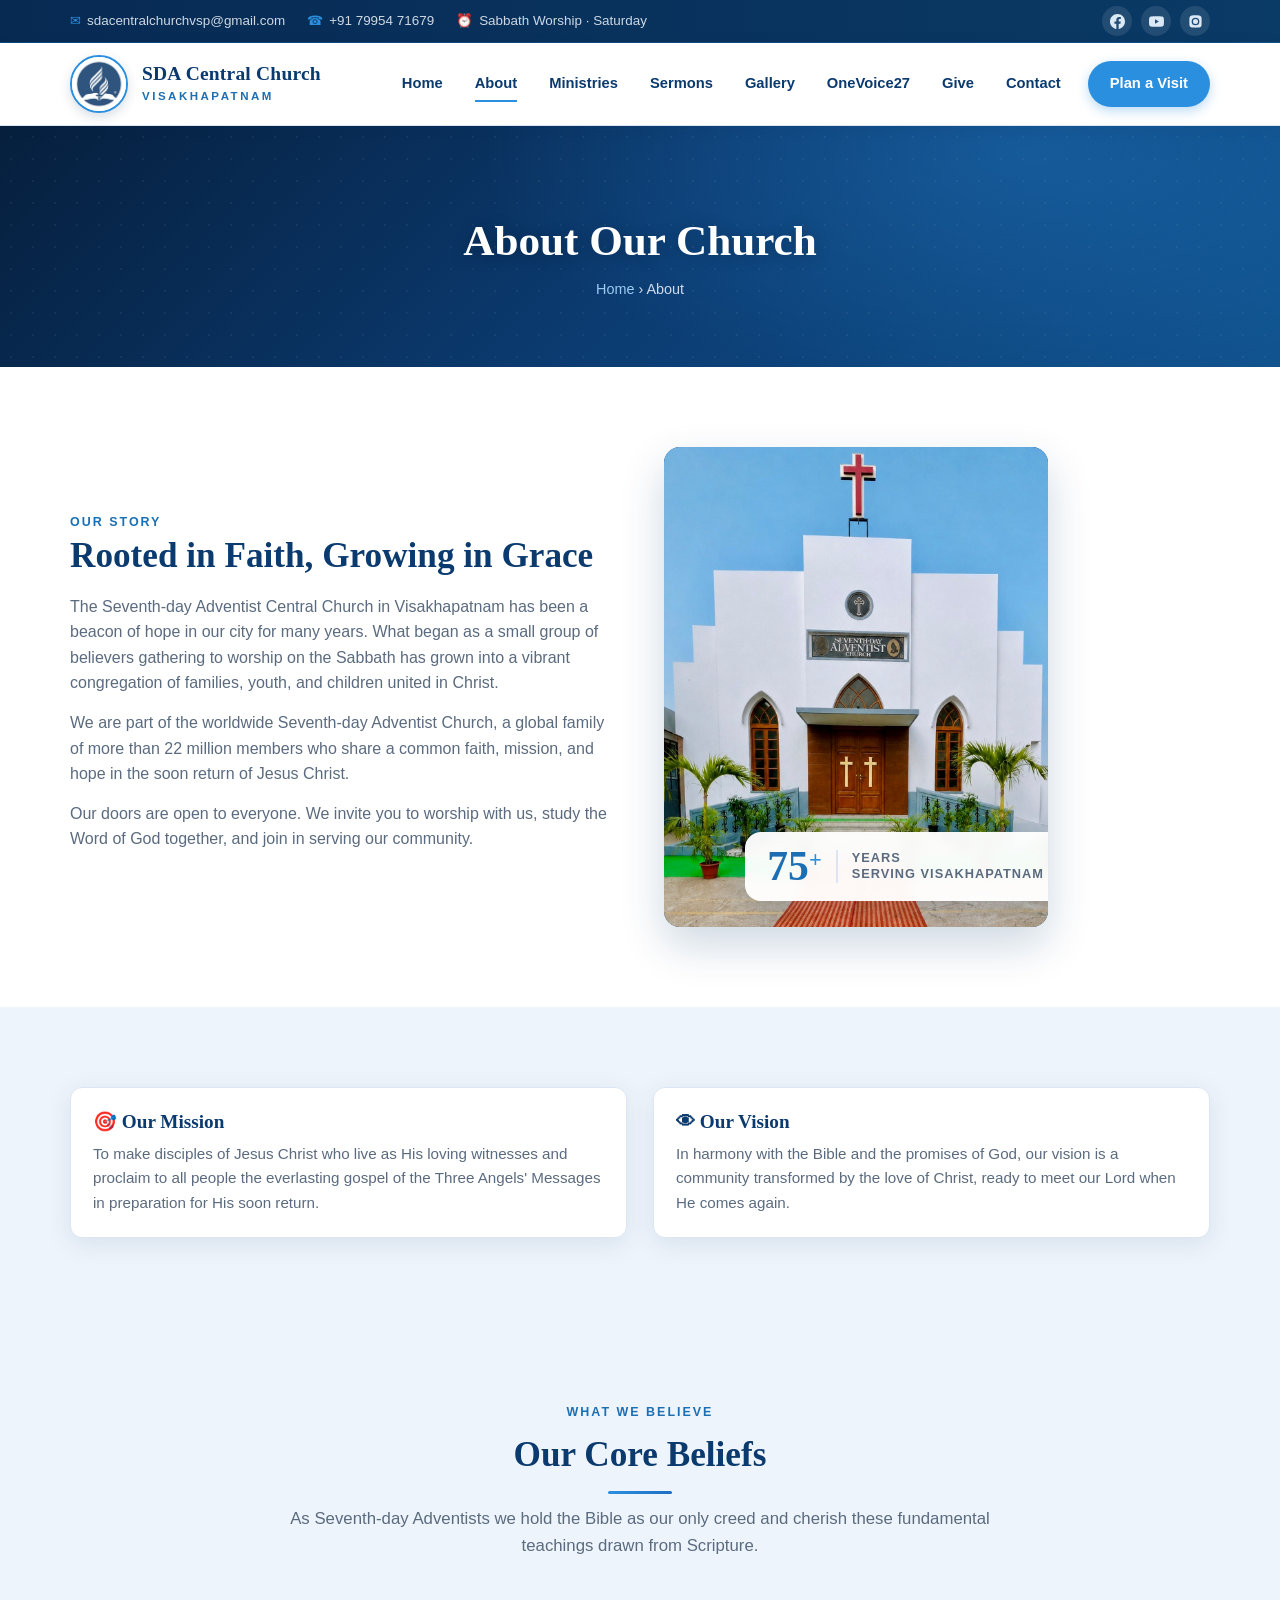
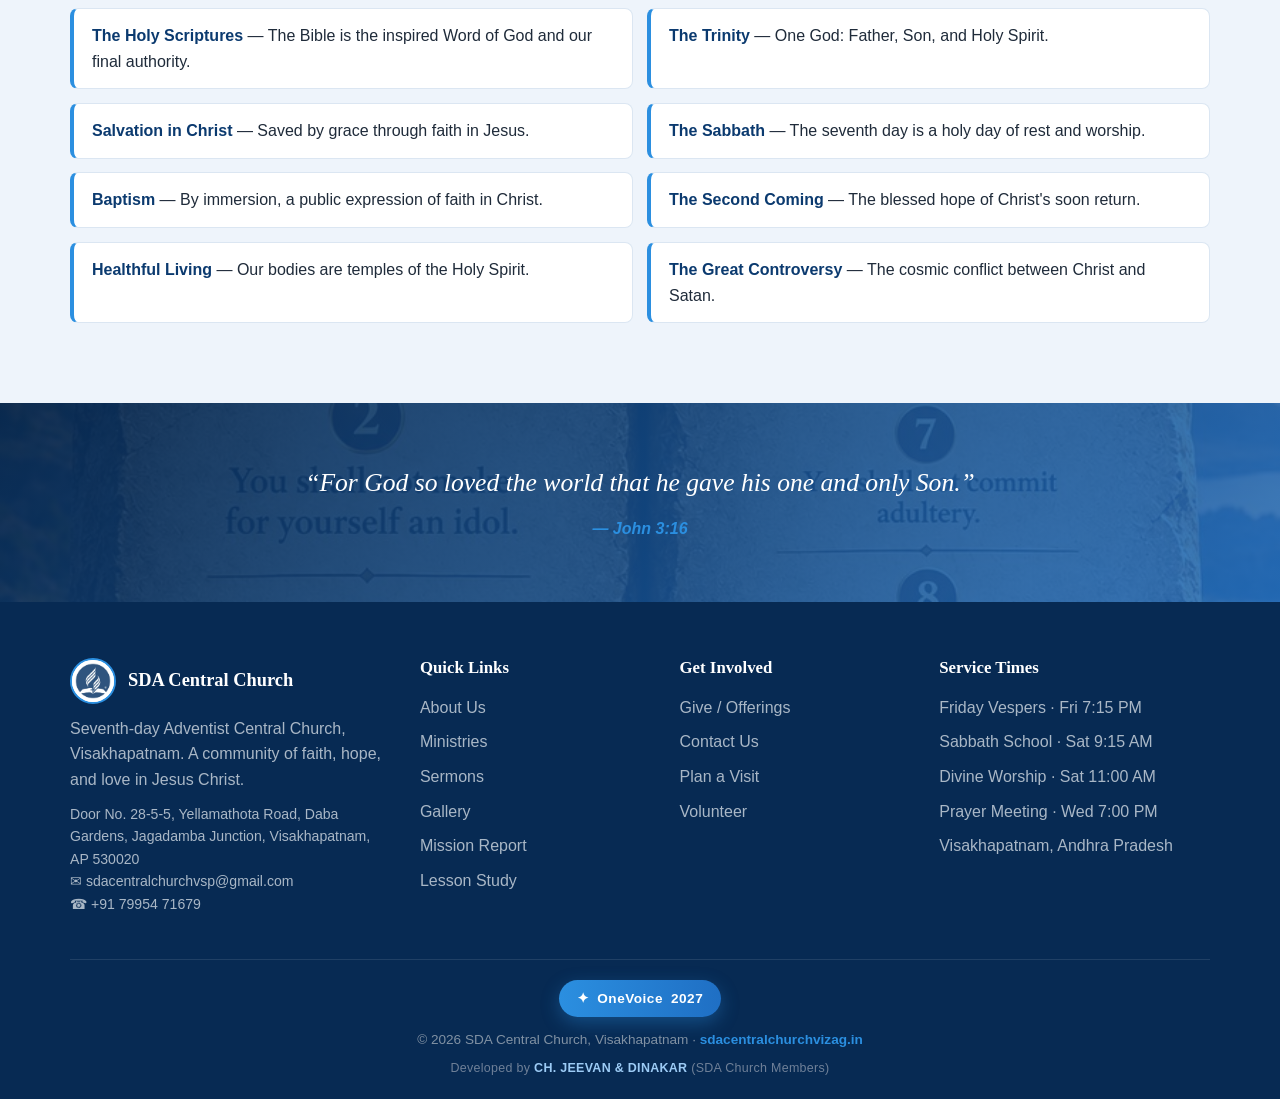
==== about.html @ f4126aa9 "Initial commit: SDA Central Church Visakhapatnam website" ====
<!DOCTYPE html>
<html lang="en">
<head>
  <meta charset="UTF-8" />
  <meta name="google-site-verification" content="Zi2qiCEMWMY_5mDFHsBge2H1NVaKNrXpURIuOs55FkM" />
  <meta name="viewport" content="width=device-width, initial-scale=1.0" />
  <title>About Us | SDA Central Church, Visakhapatnam</title>
  <meta name="description" content="Learn about the history, mission, vision, and beliefs of the Seventh-day Adventist Central Church, Visakhapatnam." />
  <link rel="canonical" href="https://sdacentralchurchvizag.in/about.html" />
  <meta property="og:type" content="website" />
  <meta property="og:site_name" content="SDA Central Church, Visakhapatnam" />
  <meta property="og:title" content="About Us | SDA Central Church, Visakhapatnam" />
  <meta property="og:description" content="Learn about the history, mission, vision, and beliefs of the Seventh-day Adventist Central Church, Visakhapatnam." />
  <meta property="og:url" content="https://sdacentralchurchvizag.in/about.html" />
  <meta property="og:image" content="https://sdacentralchurchvizag.in/assets/img/logo.jpg" />
  <meta name="twitter:card" content="summary" />
  <link rel="icon" type="image/jpeg" href="assets/img/logo.jpg" />
  <link rel="stylesheet" href="assets/css/style.css" />
</head>
<body>

  <div class="topbar">
    <div class="container">
      <div class="topbar-info">
        <span><i class="ico">&#9993;</i> <a href="mailto:sdacentralchurchvsp@gmail.com">sdacentralchurchvsp@gmail.com</a></span>
        <span><i class="ico">&#9742;</i> <a href="tel:+917995471679">+91 79954 71679</a></span>
        <span><i class="ico">&#9200;</i> Sabbath Worship &middot; Saturday</span>
      </div>
      <div class="socials">
        <a class="s-facebook" href="https://www.facebook.com/sdamainchurchvisakhapatnam/" target="_blank" rel="noopener" aria-label="Facebook" title="Facebook"><svg viewBox="0 0 24 24" aria-hidden="true"><path d="M24 12.07C24 5.4 18.63 0 12 0S0 5.4 0 12.07C0 18.1 4.39 23.1 10.13 24v-8.44H7.08v-3.49h3.05V9.41c0-3.02 1.79-4.69 4.53-4.69 1.31 0 2.68.24 2.68.24v2.97h-1.51c-1.49 0-1.96.93-1.96 1.89v2.25h3.33l-.53 3.49h-2.8V24C19.61 23.1 24 18.1 24 12.07z"/></svg></a>
        <a class="s-youtube" href="https://www.youtube.com/@SDAChurchVizag" target="_blank" rel="noopener" aria-label="YouTube" title="YouTube"><svg viewBox="0 0 24 24" aria-hidden="true"><path d="M23.5 6.2a3.02 3.02 0 0 0-2.12-2.14C19.5 3.55 12 3.55 12 3.55s-7.5 0-9.38.51A3.02 3.02 0 0 0 .5 6.2C0 8.09 0 12 0 12s0 3.91.5 5.8a3.02 3.02 0 0 0 2.12 2.14c1.88.51 9.38.51 9.38.51s7.5 0 9.38-.51a3.02 3.02 0 0 0 2.12-2.14c.5-1.89.5-5.8.5-5.8s0-3.91-.5-5.8zM9.6 15.6V8.4l6.2 3.6-6.2 3.6z"/></svg></a>
        <a class="s-instagram" href="https://www.instagram.com/sdacentralchurch_visakhapatnam/?hl=en" target="_blank" rel="noopener" aria-label="Instagram" title="Instagram"><svg viewBox="0 0 24 24" aria-hidden="true"><path d="M12 2.16c3.2 0 3.58.01 4.85.07 1.17.05 1.8.25 2.23.41.56.22.96.48 1.38.9.42.42.68.82.9 1.38.16.42.36 1.06.41 2.23.06 1.27.07 1.65.07 4.85s-.01 3.58-.07 4.85c-.05 1.17-.25 1.8-.41 2.23-.22.56-.48.96-.9 1.38-.42.42-.82.68-1.38.9-.42.16-1.06.36-2.23.41-1.27.06-1.65.07-4.85.07s-3.58-.01-4.85-.07c-1.17-.05-1.8-.25-2.23-.41a3.7 3.7 0 0 1-1.38-.9 3.7 3.7 0 0 1-.9-1.38c-.16-.42-.36-1.06-.41-2.23C2.17 15.58 2.16 15.2 2.16 12s.01-3.58.07-4.85c.05-1.17.25-1.8.41-2.23.22-.56.48-.96.9-1.38.42-.42.82-.68 1.38-.9.42-.16 1.06-.36 2.23-.41C8.42 2.17 8.8 2.16 12 2.16zm0 3.68a6.16 6.16 0 1 0 0 12.32 6.16 6.16 0 0 0 0-12.32zm0 10.16a4 4 0 1 1 0-8 4 4 0 0 1 0 8zm6.41-10.4a1.44 1.44 0 1 1-2.88 0 1.44 1.44 0 0 1 2.88 0z"/></svg></a>
      </div>
    </div>
  </div>

  <header class="site-header">
    <div class="container">
      <a class="brand" href="index.html">
        <span class="logo"><img src="assets/img/logo.jpg" alt="SDA Central Church logo" /></span>
        <span class="brand-text">
          <b>SDA Central Church</b>
          <small>Visakhapatnam</small>
        </span>
      </a>
      <button class="nav-toggle" aria-label="Toggle menu" aria-expanded="false">&#9776;</button>
      <nav class="nav">
        <a href="index.html">Home</a>
        <a href="about.html">About</a>
        <a href="ministries.html">Ministries</a>
        <a href="sermons.html">Sermons</a>
        <a href="events.html">Gallery</a>
        <a href="resources.html">OneVoice27</a>
        <a href="give.html">Give</a>
        <a href="contact.html">Contact</a>
        <a href="contact.html" class="nav-cta">Plan a Visit</a>
      </nav>
    </div>
  </header>

  <section class="page-hero">
    <h1>About Our Church</h1>
    <div class="crumbs"><a href="index.html">Home</a> &rsaquo; About</div>
  </section>

  <!-- Story -->
  <section class="section">
    <div class="container split">
      <div>
        <span class="eyebrow" style="color:var(--gold-dark); font-weight:700; letter-spacing:2px; text-transform:uppercase; font-size:0.78rem;">Our Story</span>
        <h2>Rooted in Faith, Growing in Grace</h2>
        <p>The Seventh-day Adventist Central Church in Visakhapatnam has been a beacon of hope in our city for many years. What began as a small group of believers gathering to worship on the Sabbath has grown into a vibrant congregation of families, youth, and children united in Christ.</p>
        <p>We are part of the worldwide Seventh-day Adventist Church, a global family of more than 22 million members who share a common faith, mission, and hope in the soon return of Jesus Christ.</p>
        <p>Our doors are open to everyone. We invite you to worship with us, study the Word of God together, and join in serving our community.</p>
      </div>
      <div class="split-media split-media--photo reveal reveal-right">
        <img src="assets/img/about-church.jpg" alt="SDA Central Church building, Visakhapatnam" loading="lazy" />
        <div class="photo-badge">
          <span class="pb-number"><span class="count-up" data-target="75">0</span><em>+</em></span>
          <span class="pb-label">Years<br>Serving Visakhapatnam</span>
        </div>
      </div>
    </div>
  </section>

  <!-- Mission / Vision -->
  <section class="section section--light">
    <div class="container">
      <div class="grid grid-2">
        <div class="card">
          <div class="card-body">
            <h3>&#127919; Our Mission</h3>
            <p>To make disciples of Jesus Christ who live as His loving witnesses and proclaim to all people the everlasting gospel of the Three Angels' Messages in preparation for His soon return.</p>
          </div>
        </div>
        <div class="card">
          <div class="card-body">
            <h3>&#128065; Our Vision</h3>
            <p>In harmony with the Bible and the promises of God, our vision is a community transformed by the love of Christ, ready to meet our Lord when He comes again.</p>
          </div>
        </div>
      </div>
    </div>
  </section>

  <!-- Beliefs -->
  <section class="section section--light">
    <div class="container">
      <div class="section-head">
        <span class="eyebrow">What We Believe</span>
        <h2>Our Core Beliefs</h2>
        <p>As Seventh-day Adventists we hold the Bible as our only creed and cherish these fundamental teachings drawn from Scripture.</p>
      </div>
      <ul class="beliefs">
        <li><b>The Holy Scriptures</b> &mdash; The Bible is the inspired Word of God and our final authority.</li>
        <li><b>The Trinity</b> &mdash; One God: Father, Son, and Holy Spirit.</li>
        <li><b>Salvation in Christ</b> &mdash; Saved by grace through faith in Jesus.</li>
        <li><b>The Sabbath</b> &mdash; The seventh day is a holy day of rest and worship.</li>
        <li><b>Baptism</b> &mdash; By immersion, a public expression of faith in Christ.</li>
        <li><b>The Second Coming</b> &mdash; The blessed hope of Christ's soon return.</li>
        <li><b>Healthful Living</b> &mdash; Our bodies are temples of the Holy Spirit.</li>
        <li><b>The Great Controversy</b> &mdash; The cosmic conflict between Christ and Satan.</li>
      </ul>
    </div>
  </section>

  <!-- Verse -->
  <section class="verse">
    <blockquote>&ldquo;For God so loved the world that he gave his one and only Son.&rdquo;</blockquote>
    <cite>&mdash; John 3:16</cite>
  </section>

  <footer class="site-footer">
    <div class="container">
      <div class="footer-grid">
        <div class="foot-brand">
          <div class="foot-logo">
            <span class="logo-circle"><img src="assets/img/logo.jpg" alt="SDA Central Church logo" /></span>
            <b>SDA Central Church</b>
          </div>
          <p style="margin-top:12px;">Seventh-day Adventist Central Church, Visakhapatnam. A community of faith, hope, and love in Jesus Christ.</p>
          <p style="margin-top:10px; font-size:0.88rem;">Door No. 28-5-5, Yellamathota Road, Daba Gardens, Jagadamba Junction, Visakhapatnam, AP 530020<br>&#9993; <a href="mailto:sdacentralchurchvsp@gmail.com">sdacentralchurchvsp@gmail.com</a><br>&#9742; <a href="tel:+917995471679">+91 79954 71679</a></p>
        </div>
        <div>
          <h4>Quick Links</h4>
          <ul>
            <li><a href="about.html">About Us</a></li>
            <li><a href="ministries.html">Ministries</a></li>
            <li><a href="sermons.html">Sermons</a></li>
            <li><a href="events.html">Gallery</a></li>
            <li><a href="https://adventistmission.org/mission-awareness/mission-quarterlies/youth-and-adult/videos/principal-to-two-parents-096137" target="_blank" rel="noopener">Mission Report</a></li>
            <li><a href="https://www.fustero.es/index_te.php" target="_blank" rel="noopener">Lesson Study</a></li>
          </ul>
        </div>
        <div>
          <h4>Get Involved</h4>
          <ul>
            <li><a href="give.html">Give / Offerings</a></li>
            <li><a href="contact.html">Contact Us</a></li>
            <li><a href="contact.html">Plan a Visit</a></li>
            <li><a href="ministries.html">Volunteer</a></li>
          </ul>
        </div>
        <div>
          <h4>Service Times</h4>
          <ul>
            <li>Friday Vespers &middot; Fri 7:15 PM</li>
            <li>Sabbath School &middot; Sat 9:15 AM</li>
            <li>Divine Worship &middot; Sat 11:00 AM</li>
            <li>Prayer Meeting &middot; Wed 7:00 PM</li>
            <li>Visakhapatnam, Andhra Pradesh</li>
          </ul>
        </div>
      </div>
      <div class="footer-bottom">
        <div><a class="onevoice" href="resources.html"><b>OneVoice</b> 2027</a></div>
        &copy; <span id="year">2026</span> SDA Central Church, Visakhapatnam &middot; <a href="https://sdacentralchurchvizag.in/">sdacentralchurchvizag.in</a>
        <div class="dev-credit">Developed by <b>CH. JEEVAN &amp; DINAKAR</b> (SDA Church Members)</div>
      </div>
    </div>
  </footer>

  <script src="assets/js/main.js"></script>
</body>
</html>
---- assets/css/style.css ----
/* ===========================================================
   SDA Central Church, Visakhapatnam
   Main Stylesheet
   =========================================================== */

:root {
  /* Blue & white professional palette */
  --navy: #0b3a6f;          /* primary deep blue */
  --navy-dark: #072a53;     /* darker blue for footers/topbar */
  --sky: #1f6fc4;           /* mid blue for links */
  --accent: #2b8fe0;        /* bright accent blue */
  --accent-dark: #1c6fb3;   /* accent hover */

  /* Accent variables (repointed from gold -> blue so all existing
     rules that used gold now render in the accent blue) */
  --gold: #2b8fe0;
  --gold-dark: #1c6fb3;

  --light: #eef4fb;         /* very light blue-tinted surface */
  --muted: #5b6b7f;
  --text: #1f2b3a;
  --white: #ffffff;
  --border: #dbe6f2;
  --shadow: 0 6px 24px rgba(11, 58, 111, 0.10);
  --radius: 12px;
  --max: 1180px;
  --font: "Segoe UI", "Helvetica Neue", Arial, sans-serif;
  --serif: "Georgia", "Times New Roman", serif;
}

* { margin: 0; padding: 0; box-sizing: border-box; }

html { scroll-behavior: smooth; }

body {
  font-family: var(--font);
  color: var(--text);
  line-height: 1.6;
  background: var(--white);
}

img { max-width: 100%; display: block; }

a { color: var(--sky); text-decoration: none; }
a:hover { color: var(--gold-dark); }

.container {
  width: 100%;
  max-width: var(--max);
  margin: 0 auto;
  padding: 0 20px;
}

h1, h2, h3, h4 { font-family: var(--serif); color: var(--navy); line-height: 1.25; }

.section { padding: 72px 0; }
.section--tight { padding: 48px 0; }
.section--light { background: var(--light); }
.section--navy { background: var(--navy); color: #dbe4ee; }
.section--navy h2, .section--navy h3 { color: var(--white); }

.section-head { text-align: center; max-width: 720px; margin: 0 auto 48px; }
.section-head .eyebrow {
  display: inline-block;
  text-transform: uppercase;
  letter-spacing: 2px;
  font-size: 0.78rem;
  color: var(--gold-dark);
  font-weight: 700;
  margin-bottom: 10px;
}
.section-head h2 { font-size: 2.1rem; margin-bottom: 12px; }
.section-head p { color: var(--muted); font-size: 1.05rem; }

/* ---------- Buttons ---------- */
.btn {
  display: inline-block;
  padding: 13px 28px;
  border-radius: 50px;
  font-weight: 600;
  font-size: 0.95rem;
  border: 2px solid transparent;
  cursor: pointer;
  transition: all 0.2s ease;
}
.btn--gold { background: var(--accent); color: var(--white); box-shadow: 0 4px 14px rgba(43,143,224,0.32); }
.btn--gold:hover { background: var(--accent-dark); color: var(--white); }
.btn--outline { border-color: var(--white); color: var(--white); background: transparent; }
.btn--outline:hover { background: var(--white); color: var(--navy); }
.btn--navy { background: var(--navy); color: var(--white); }
.btn--navy:hover { background: var(--navy-dark); color: var(--white); }

/* ---------- Top bar ---------- */
.topbar {
  background: linear-gradient(90deg, var(--navy-dark), #0a3a66);
  color: #cdd8e4;
  font-size: 0.84rem;
  border-bottom: 1px solid rgba(43,143,224,0.28);
}
.topbar .container {
  display: flex;
  justify-content: space-between;
  align-items: center;
  min-height: 42px;
  flex-wrap: wrap;
  gap: 8px;
}
.topbar a { color: #cdd8e4; transition: color 0.2s ease; }
.topbar a:hover { color: var(--gold); }
.topbar .topbar-info { display: flex; align-items: center; gap: 22px; }
.topbar .topbar-info span { display: inline-flex; align-items: center; gap: 6px; }
.topbar .topbar-info .ico { color: var(--gold); font-style: normal; }
.topbar .socials { display: flex; align-items: center; gap: 9px; }
.topbar .socials a {
  width: 30px; height: 30px; border-radius: 50%;
  display: grid; place-items: center;
  background: rgba(255,255,255,0.10);
  color: #dbe8f6;
  transition: transform 0.2s ease, background 0.2s ease, color 0.2s ease;
}
.topbar .socials a svg { width: 15px; height: 15px; fill: currentColor; display: block; }
.topbar .socials a:hover { transform: translateY(-2px); color: #fff; }
.topbar .socials a.s-facebook:hover { background: #1877f2; }
.topbar .socials a.s-youtube:hover { background: #ff0000; }
.topbar .socials a.s-instagram:hover {
  background: radial-gradient(circle at 30% 110%, #fdf497 0%, #fd5949 45%, #d6249f 70%, #285AEB 100%);
}

/* ---------- Header / Nav ---------- */
.site-header {
  position: sticky;
  top: 0;
  z-index: 100;
  background: rgba(255,255,255,0.98);
  backdrop-filter: saturate(140%) blur(6px);
  box-shadow: 0 2px 14px rgba(13,47,82,0.08);
  border-bottom: 1px solid var(--border);
  transition: box-shadow 0.25s ease, padding 0.25s ease;
}
.site-header.scrolled { box-shadow: 0 8px 26px rgba(13,47,82,0.14); }
.site-header .container {
  display: flex;
  align-items: center;
  justify-content: space-between;
  min-height: 82px;
  gap: 18px;
}
.brand { display: flex; align-items: center; gap: 14px; }
.brand .logo {
  width: 58px; height: 58px;
  border-radius: 50%;
  background: var(--white);
  display: grid; place-items: center;
  overflow: hidden;
  border: 2px solid var(--gold);
  box-shadow: 0 4px 12px rgba(13,47,82,0.16);
  flex: 0 0 auto;
  transition: transform 0.25s ease, box-shadow 0.25s ease;
}
.brand:hover .logo { transform: scale(1.04); box-shadow: 0 6px 16px rgba(13,47,82,0.24); }
.brand .logo img { width: 100%; height: 100%; object-fit: contain; display: block; }
.brand .brand-text b {
  display: block; color: var(--navy); font-size: 1.22rem;
  font-family: var(--serif); line-height: 1.1; letter-spacing: 0.2px;
}
.brand .brand-text small {
  display: block; color: var(--gold-dark); font-size: 0.72rem;
  letter-spacing: 2.5px; text-transform: uppercase; font-weight: 700; margin-top: 3px;
}

.nav { display: flex; align-items: center; gap: 2px; }
.nav a {
  position: relative;
  color: var(--navy);
  font-weight: 600;
  font-size: 0.92rem;
  padding: 12px 15px;
  border-radius: 8px;
  transition: color 0.2s ease;
}
.nav a::after {
  content: "";
  position: absolute;
  left: 15px; right: 15px; bottom: 6px;
  height: 2px; background: var(--gold);
  transform: scaleX(0); transform-origin: left;
  transition: transform 0.25s ease;
}
.nav a:hover { color: var(--gold-dark); }
.nav a:hover::after, .nav a.active::after { transform: scaleX(1); }
.nav a.active { color: var(--navy); }

/* CTA button inside nav */
.nav .nav-cta {
  margin-left: 10px;
  background: var(--accent);
  color: var(--white);
  padding: 11px 22px;
  border-radius: 50px;
  font-weight: 700;
  box-shadow: 0 4px 12px rgba(43,143,224,0.32);
}
.nav .nav-cta::after { display: none; }
.nav .nav-cta:hover { background: var(--navy); color: var(--white); transform: translateY(-1px); }

.nav-toggle {
  display: none;
  background: none; border: none;
  width: 44px; height: 44px;
  font-size: 1.5rem; color: var(--navy); cursor: pointer;
  border-radius: 8px;
}
.nav-toggle:hover { background: var(--light); }

/* ---------- Hero ---------- */
.hero {
  position: relative;
  min-height: 82vh;
  display: grid;
  place-items: center;
  text-align: center;
  color: var(--white);
  overflow: hidden;
  background:
    radial-gradient(1000px 500px at 78% 20%, rgba(43,143,224,0.28), transparent 60%),
    linear-gradient(135deg, #061f3d 0%, #0b3a6f 48%, #10538f 100%);
}
/* Subtle dotted texture for depth */
.hero::after {
  content: "";
  position: absolute; inset: 0;
  background-image: radial-gradient(rgba(255,255,255,0.05) 1px, transparent 1px);
  background-size: 22px 22px;
  pointer-events: none;
}

/* Two-column hero: content left, Ten Commandments image right */
.hero-grid {
  position: relative; z-index: 1;
  width: 100%; max-width: var(--max);
  margin: 0 auto; padding: 40px 20px;
  display: grid;
  grid-template-columns: 1.15fr 0.85fr;
  align-items: center;
  gap: 40px;
}
.hero--split { text-align: left; }
.hero-figure {
  display: flex; flex-direction: column; justify-content: center; align-items: center;
  gap: 18px;
  animation: heroRise 0.9s ease both;
}
/* Hero image slider (right side) - only the image, size-capped */
.hero-slider {
  position: relative;
  width: 100%;
  max-width: 420px;
  height: 440px;
  display: grid;
  place-items: center;
}
.hero-slide {
  grid-area: 1 / 1;              /* stack all slides in the same cell */
  max-width: 100%;
  max-height: 440px;
  width: auto; height: auto;
  object-fit: contain;
  border-radius: 14px;
  box-shadow: 0 18px 44px rgba(0,0,0,0.40);
  opacity: 0;
  visibility: hidden;
  transition: opacity 0.9s ease, visibility 0.9s ease;
}
.hero-slide.is-active { opacity: 1; visibility: visible; }
/* Mission Report / Lesson Study boxes below the hero image */
.hero-links {
  display: grid;
  grid-template-columns: 1fr 1fr;
  gap: 12px;
  width: 100%;
  max-width: 360px;
}
.hero-link-box {
  display: flex; flex-direction: column; align-items: center; justify-content: center;
  gap: 6px;
  padding: 14px 10px;
  border-radius: 12px;
  background: rgba(255,255,255,0.08);
  border: 1px solid rgba(156,203,245,0.30);
  color: #eaf1f9;
  text-align: center;
  transition: transform 0.2s ease, background 0.2s ease, border-color 0.2s ease;
}
.hero-link-box:hover {
  transform: translateY(-3px);
  background: var(--accent);
  border-color: var(--accent);
  color: #fff;
}
.hero-link-box .hlb-icon { font-size: 1.4rem; line-height: 1; }
.hero-link-box .hlb-text { font-size: 0.85rem; font-weight: 700; letter-spacing: 0.3px; }

.hero-inner {
  position: relative; z-index: 1;
  max-width: 640px; padding: 0;
  animation: heroRise 0.8s ease both;
}
@keyframes heroRise {
  from { opacity: 0; transform: translateY(18px); }
  to { opacity: 1; transform: translateY(0); }
}
.hero .eyebrow {
  display: inline-block;
  text-transform: uppercase; letter-spacing: 4px;
  color: #9ccbf5; font-weight: 700; font-size: 0.82rem;
  padding: 6px 16px; border-radius: 50px;
  background: rgba(255,255,255,0.08);
  border: 1px solid rgba(156,203,245,0.35);
}
.hero h1 {
  color: var(--white); font-size: 3.2rem; margin: 20px 0 18px;
  text-shadow: 0 2px 20px rgba(0,0,0,0.28);
}
/* Typing effect cursor (sits in the hero eyebrow) */
.hero .eyebrow { min-height: 2em; }
.type-cursor {
  display: inline-block;
  width: 2px; height: 0.95em;
  margin-left: 3px;
  background: #9ccbf5;
  vertical-align: middle;
  animation: caretBlink 0.85s step-end infinite;
}
@keyframes caretBlink {
  0%, 100% { opacity: 1; }
  50% { opacity: 0; }
}
.hero p { font-size: 1.2rem; color: #dbe8f6; margin-bottom: 32px; }
.hero .hero-actions { display: flex; gap: 14px; justify-content: center; flex-wrap: wrap; }
.hero--split .hero-actions { justify-content: flex-start; }
.hero--split .hero-verse { margin-left: 0; margin-right: 0; }
.hero--split .eyebrow { text-align: left; }

.page-hero {
  position: relative;
  overflow: hidden;
  color: var(--white);
  text-align: center;
  padding: 88px 20px 66px;
  background:
    radial-gradient(900px 400px at 80% 10%, rgba(43,143,224,0.30), transparent 60%),
    linear-gradient(135deg, #061f3d 0%, #0b3a6f 50%, #10538f 100%);
}
.page-hero::before {
  content: "";
  position: absolute; inset: 0;
  background-image: radial-gradient(rgba(255,255,255,0.05) 1px, transparent 1px);
  background-size: 22px 22px;
}
.page-hero h1 { position: relative; z-index: 1; color: var(--white); font-size: 2.6rem; text-shadow: 0 2px 16px rgba(0,0,0,0.25); }
.page-hero .crumbs { position: relative; z-index: 1; color: #cddbec; margin-top: 10px; font-size: 0.9rem; }
.page-hero .crumbs a { color: #9ccbf5; }

/* OneVoice27 page hero with background image */
.page-hero--onevoice {
  background:
    linear-gradient(135deg, rgba(26,20,64,0.82), rgba(91,42,158,0.70)),
    #1a1440 url("../img/onevoice27-bg.png") center/cover no-repeat;
}
@media (max-width: 640px) {
  .page-hero--onevoice {
    background:
      linear-gradient(135deg, rgba(26,20,64,0.55), rgba(91,42,158,0.45)),
      #1a1440 url("../img/onevoice27-bg.png") center/contain no-repeat;
    min-height: 200px;
  }
  /* Hide the redundant title on mobile since the image already shows it */
  .page-hero--onevoice h1 { display: none; }
}

/* ---------- Service times bar ---------- */
.times-bar {
  background: linear-gradient(90deg, var(--navy), var(--sky));
  color: var(--white);
}
.times-bar .container {
  display: grid;
  grid-template-columns: repeat(4, 1fr);
  gap: 20px;
  padding: 30px 20px;
  text-align: center;
}
.times-bar .time-item { position: relative; }
.times-bar .time-item:not(:last-child)::after {
  content: ""; position: absolute; right: -10px; top: 50%;
  transform: translateY(-50%); height: 42px; width: 1px;
  background: rgba(255,255,255,0.22);
}
.times-bar .time-item b { display: block; font-family: var(--serif); font-size: 1.2rem; color: var(--white); }
.times-bar .time-item span { font-size: 0.92rem; color: #d5e6f7; }

/* ---------- Cards / grids ---------- */
.grid { display: grid; gap: 26px; }
.grid-2 { grid-template-columns: repeat(2, 1fr); }
.grid-3 { grid-template-columns: repeat(3, 1fr); }
.grid-4 { grid-template-columns: repeat(4, 1fr); }

.card {
  background: var(--white);
  border: 1px solid var(--border);
  border-radius: var(--radius);
  overflow: hidden;
  box-shadow: var(--shadow);
  transition: transform 0.2s ease, box-shadow 0.2s ease;
}
.card:hover { transform: translateY(-4px); box-shadow: 0 12px 32px rgba(13,47,82,0.16); }
.card .card-media {
  height: 190px;
  background: linear-gradient(135deg, var(--navy), var(--sky));
  color: var(--white);
  display: grid; place-items: center;
  font-size: 2.4rem;
}
/* Card media that holds a real photo (fits/crops the image to the box) */
.card .card-media.has-photo { padding: 0; font-size: 0; }
.card .card-media.has-photo img {
  width: 100%;
  height: 100%;
  object-fit: cover;
  object-position: center;
  display: block;
}
.card:hover .card-media.has-photo img { transform: scale(1.05); }
.card .card-body { padding: 22px; }
.card .card-body h3 { font-size: 1.2rem; margin-bottom: 8px; }
.card .card-body p { color: var(--muted); font-size: 0.95rem; }
.card .card-body .card-link { display: inline-block; margin-top: 14px; font-weight: 600; }

/* Current Sabbath School lesson highlight */
.card .card-body p.lesson-now {
  margin-top: 12px;
  padding: 10px 14px;
  border-left: 3px solid var(--sky, #1f6fc4);
  background: rgba(31, 111, 196, 0.07);
  border-radius: 8px;
  display: flex;
  flex-direction: column;
  gap: 2px;
  color: var(--navy, #0b3a6f);
}
.card .card-body p.lesson-now .lesson-label {
  font-size: 0.7rem;
  font-weight: 700;
  letter-spacing: 1px;
  text-transform: uppercase;
  color: var(--sky, #1f6fc4);
}
.card .card-body p.lesson-now strong {
  font-family: var(--serif, Georgia, serif);
  font-size: 1.02rem;
  font-weight: 700;
  line-height: 1.25;
  color: var(--navy, #0b3a6f);
}
.card .card-body p.lesson-now .lesson-quarter {
  font-size: 0.82rem;
  color: var(--muted, #5a6b7b);
}

/* Scripture verse inside a card */
.card .card-body .card-verse {
  margin: 14px 0 0;
  padding: 12px 16px;
  border-left: 3px solid var(--gold, #d9a441);
  background: rgba(217, 164, 65, 0.08);
  border-radius: 8px;
  font-family: var(--serif, Georgia, serif);
  font-style: italic;
  font-size: 0.92rem;
  line-height: 1.55;
  color: var(--navy, #0b3a6f);
}
.card .card-body .card-verse cite {
  display: block;
  margin-top: 8px;
  font-style: normal;
  font-weight: 700;
  font-size: 0.82rem;
  color: var(--gold-dark, #b07d1e);
}

/* ---------- Welcome / two-col ---------- */
.split { display: grid; grid-template-columns: 1fr 1fr; gap: 48px; align-items: center; }
.split .split-media {
  min-height: 360px;
  border-radius: var(--radius);
  background: linear-gradient(135deg, var(--navy), var(--accent));
  display: grid; place-items: center;
  color: var(--white); font-size: 4rem;
  box-shadow: var(--shadow);
}
/* Photo variant of the split media panel */
.split .split-media--photo {
  padding: 0; overflow: hidden;
  background: var(--navy);
  border-radius: 16px;
  border: none;
  box-shadow: 0 18px 44px rgba(11,58,111,0.20);
  aspect-ratio: 4 / 5;
  max-height: 480px;
  align-self: center;
}
.split .split-media--photo img {
  width: 100%; height: 100%;
  min-height: 0;
  object-fit: cover;
  object-position: center 30%;
  display: block;
  transition: transform 0.6s ease;
}
.split .split-media--photo:hover img { transform: scale(1.05); }
/* Portrait photo (e.g. pastor) - medium, contained, centered */
.split .split-media--portrait {
  min-height: 0;
  width: 300px;
  max-width: 100%;
  margin: 0 auto;
  aspect-ratio: 3 / 4;
  align-self: center;
}
.split .split-media--portrait img {
  min-height: 0;
  width: 100%; height: 100%;
  object-fit: cover;
  object-position: center 20%;
}
.split h2 { font-size: 2rem; margin-bottom: 16px; }
.split p { color: var(--muted); margin-bottom: 14px; }
.split p strong { color: var(--navy); font-weight: 700; }
.split p .hl { color: var(--accent-dark); font-weight: 700; }
.split .lead { font-size: 1.08rem; color: var(--text); }
.split .btn { margin-top: 10px; }

/* ---------- Event list ---------- */
.event {
  display: flex; gap: 20px; align-items: center;
  background: var(--white);
  border: 1px solid var(--border);
  border-radius: var(--radius);
  padding: 18px 22px;
  box-shadow: var(--shadow);
}
.event .date {
  flex: 0 0 74px; text-align: center;
  background: linear-gradient(160deg, var(--navy), var(--sky)); color: var(--white);
  border-radius: 10px; padding: 12px 8px;
}
.event .date b { display: block; font-size: 1.6rem; font-family: var(--serif); color: #cfe4fb; }
.event .date span { font-size: 0.75rem; text-transform: uppercase; letter-spacing: 1px; }
.event .event-body h4 { font-size: 1.1rem; margin-bottom: 4px; }
.event .event-body p { color: var(--muted); font-size: 0.9rem; }

/* ---------- Beliefs list ---------- */
.beliefs { list-style: none; display: grid; grid-template-columns: repeat(2,1fr); gap: 14px; }
.beliefs li {
  background: var(--white); border: 1px solid var(--border);
  border-left: 4px solid var(--gold);
  border-radius: 8px; padding: 14px 18px;
}
.beliefs li b { color: var(--navy); }

/* ---------- Contact ---------- */
.contact-grid { display: grid; grid-template-columns: 1fr 1fr; gap: 40px; }
.info-item { display: flex; gap: 14px; margin-bottom: 22px; }
.info-item .ic {
  flex: 0 0 46px; height: 46px; border-radius: 50%;
  background: linear-gradient(135deg, var(--navy), var(--sky)); color: var(--white);
  display: grid; place-items: center; font-size: 1.2rem;
}
.info-item b { display: block; color: var(--navy); }
.info-item span { color: var(--muted); }

form .field { margin-bottom: 16px; }
form label { display: block; font-weight: 600; margin-bottom: 6px; font-size: 0.9rem; }
form input, form textarea, form select {
  width: 100%; padding: 12px 14px; border: 1px solid var(--border);
  border-radius: 8px; font-family: inherit; font-size: 0.95rem;
}
form input:focus, form textarea:focus { outline: 2px solid var(--sky); border-color: transparent; }
.form-note { padding: 12px 16px; border-radius: 8px; margin-top: 12px; display: none; }
.form-note.success { display: block; background: #e6f6ec; color: #216e39; }

.map-embed iframe { width: 100%; min-height: 340px; border: 0; border-radius: var(--radius); }

/* ---------- Verse strip ---------- */
.verse {
  text-align: center; padding: 60px 20px;
  background: linear-gradient(135deg, rgba(7,42,83,0.92), rgba(31,111,196,0.86)), url("../img/hero.jpg") center/cover;
  color: var(--white);
}
.verse blockquote { font-family: var(--serif); font-size: 1.6rem; max-width: 820px; margin: 0 auto 12px; font-style: italic; }
.verse cite { color: var(--gold); font-weight: 700; }

/* Verse banner with OneVoice27 background */
.verse--onevoice {
  background: linear-gradient(135deg, rgba(7,42,83,0.92), rgba(31,111,196,0.86)), url("../img/Onevoice27.png") center/cover no-repeat;
}

/* ---------- Footer ---------- */
.site-footer { background: var(--navy-dark); color: #a9b7c6; padding: 56px 0 0; }
.footer-grid { display: grid; grid-template-columns: 1.4fr 1fr 1fr 1.2fr; gap: 34px; }
.site-footer h4 { color: var(--white); margin-bottom: 16px; font-size: 1.05rem; }
.site-footer ul { list-style: none; }
.site-footer ul li { margin-bottom: 9px; }
.site-footer a { color: #a9b7c6; }
.site-footer a:hover { color: var(--gold); }
.site-footer .foot-brand b { color: var(--white); font-family: var(--serif); font-size: 1.15rem; }
.foot-logo {
  display: flex; align-items: center; gap: 12px; margin-bottom: 4px;
}
.foot-logo .logo-circle {
  width: 46px; height: 46px; border-radius: 50%;
  background: var(--white); border: 2px solid var(--gold);
  overflow: hidden; flex: 0 0 auto; display: grid; place-items: center;
}
.foot-logo .logo-circle img { width: 100%; height: 100%; object-fit: contain; }
.footer-bottom {
  border-top: 1px solid rgba(255,255,255,0.1);
  margin-top: 44px; padding: 20px 0;
  text-align: center; font-size: 0.85rem; color: #8091a3;
}
.footer-bottom a { color: var(--accent); font-weight: 600; }
.footer-bottom a:hover { color: #9ccbf5; }
.footer-bottom .dev-credit {
  margin-top: 8px;
  font-size: 0.78rem;
  color: #6f8098;
  letter-spacing: 0.3px;
}
.footer-bottom .dev-credit b { color: #9ccbf5; font-weight: 700; }

/* ---------- Responsive ---------- */
@media (max-width: 900px) {
  .hero-grid { grid-template-columns: 1fr; text-align: center; gap: 28px; }
  .hero--split { text-align: center; }
  .hero--split .hero-actions { justify-content: center; }
  .hero--split .hero-verse { margin-left: auto; margin-right: auto; }
  .hero--split .eyebrow { text-align: center; }
  .hero-figure img { max-height: 320px; }
  .hero-slider { height: 320px; max-width: 320px; margin: 0 auto; }
  .hero-slide { max-height: 320px; }
  .grid-4 { grid-template-columns: repeat(2, 1fr); }
  .grid-3 { grid-template-columns: repeat(2, 1fr); }
  .times-bar .container { grid-template-columns: repeat(2, 1fr); }
  .times-bar .time-item:not(:last-child)::after { display: none; }
  .split { grid-template-columns: 1fr; }
  .contact-grid { grid-template-columns: 1fr; }
  .footer-grid { grid-template-columns: 1fr 1fr; }
  .hero h1 { font-size: 2.3rem; }
}

@media (max-width: 820px) {
  .nav {
    position: absolute; top: 100%; left: 0; right: 0;
    flex-direction: column; align-items: stretch;
    background: var(--white);
    box-shadow: 0 14px 30px rgba(13,47,82,0.18);
    border-top: 3px solid var(--gold);
    padding: 14px; gap: 4px;
    max-height: 0; overflow: hidden;
    opacity: 0; visibility: hidden;
    transition: max-height 0.3s ease, opacity 0.25s ease, padding 0.3s ease;
  }
  .nav.open { max-height: 520px; opacity: 1; visibility: visible; padding: 14px; }
  .nav a {
    padding: 14px 16px; border-radius: 10px;
    border-bottom: 1px solid var(--border);
  }
  .nav a:last-of-type { border-bottom: none; }
  .nav a::after { display: none; }
  .nav a:hover, .nav a.active { background: var(--light); }
  .nav .nav-cta {
    margin: 8px 0 0; text-align: center;
  }
  .nav-toggle { display: grid; place-items: center; }
}

@media (max-width: 720px) {
  .times-bar .container {
    grid-template-columns: 1fr;
    gap: 0;
    padding: 8px 16px 12px;
  }
  .times-bar .time-item {
    display: flex; flex-direction: column;
    padding: 14px 6px;
    border-bottom: 1px solid rgba(255,255,255,0.16);
  }
  .times-bar .time-item:last-child { border-bottom: none; }
  .times-bar .time-item:not(:last-child)::after { display: none; }
  .times-bar .time-item b { font-size: 1.12rem; margin-bottom: 2px; }
  .grid-4, .grid-3, .grid-2, .beliefs { grid-template-columns: 1fr; }
  .footer-grid { grid-template-columns: 1fr; }
  .topbar .topbar-info { display: none; }
  .hero { min-height: 66vh; }
  .brand .logo { width: 48px; height: 48px; }
  .brand .brand-text b { font-size: 1.05rem; }
  .brand .brand-text small { font-size: 0.66rem; letter-spacing: 2px; }
  .site-header .container { min-height: 70px; }
}

@media (max-width: 380px) {
  .brand .brand-text small { font-size: 0.6rem; letter-spacing: 1.5px; }
  .brand .brand-text b { font-size: 0.92rem; }
  .brand .logo { width: 42px; height: 42px; }
  .brand { gap: 9px; }
}

/* ===========================================================
   Professional polish & motion effects
   =========================================================== */

/* ---- Scroll reveal ---- */
.reveal {
  opacity: 0;
  transform: translateY(28px);
  transition: opacity 0.7s cubic-bezier(0.22, 1, 0.36, 1),
              transform 0.7s cubic-bezier(0.22, 1, 0.36, 1);
  will-change: opacity, transform;
}
.reveal.is-visible { opacity: 1; transform: none; }

/* Directional & staggered variants */
.reveal.reveal-left { transform: translateX(-36px); }
.reveal.reveal-right { transform: translateX(36px); }
.reveal.reveal-left.is-visible,
.reveal.reveal-right.is-visible { transform: none; }

.reveal.delay-1 { transition-delay: 0.08s; }
.reveal.delay-2 { transition-delay: 0.16s; }
.reveal.delay-3 { transition-delay: 0.24s; }
.reveal.delay-4 { transition-delay: 0.32s; }

@media (prefers-reduced-motion: reduce) {
  .reveal { opacity: 1 !important; transform: none !important; transition: none !important; }
  .hero-inner { animation: none !important; }
}

/* ---- Fluid, professional typography ---- */
.hero h1 { font-size: clamp(2rem, 5.2vw, 3.3rem); }
.hero p { font-size: clamp(1rem, 2.2vw, 1.2rem); }
/* Hero rotating Bible verse (typing effect) */
.hero-verse {
  min-height: 3.2em;
  font-style: italic;
  color: #eaf1f9;
  max-width: 760px; margin-left: auto; margin-right: auto;
}
.verse-cursor {
  display: inline-block;
  width: 2px; height: 1.05em;
  margin-left: 3px;
  background: #9ccbf5;
  vertical-align: middle;
  animation: caretBlink 0.85s step-end infinite;
}
.section-head h2, .split h2 { font-size: clamp(1.7rem, 3.6vw, 2.2rem); }
.page-hero h1 { font-size: clamp(1.9rem, 4.6vw, 2.7rem); }

/* ---- Elevated card interactions ---- */
.card {
  position: relative;
  transition: transform 0.3s cubic-bezier(0.22,1,0.36,1), box-shadow 0.3s ease;
}
.card::before {
  content: "";
  position: absolute; top: 0; left: 0; right: 0;
  height: 4px;
  background: linear-gradient(90deg, var(--accent), var(--sky));
  transform: scaleX(0); transform-origin: left;
  transition: transform 0.35s ease;
  z-index: 2;
}
.card:hover::before { transform: scaleX(1); }
.card:hover { transform: translateY(-8px); box-shadow: 0 18px 44px rgba(11,58,111,0.20); }
.card .card-media { overflow: hidden; }
.card .card-media, .card .card-media > * { transition: transform 0.45s ease; }
.card:hover .card-media { filter: brightness(1.05); }
.card .card-link { position: relative; transition: gap 0.2s ease, color 0.2s ease; }
.card:hover .card-link { color: var(--accent-dark); }

/* ---- Buttons: subtle press + sheen ---- */
.btn { position: relative; overflow: hidden; }
.btn:active { transform: translateY(1px); }
.btn--gold::after, .btn--navy::after {
  content: "";
  position: absolute; top: 0; left: -120%;
  width: 60%; height: 100%;
  background: linear-gradient(120deg, transparent, rgba(255,255,255,0.35), transparent);
  transform: skewX(-20deg);
  transition: left 0.55s ease;
}
.btn--gold:hover::after, .btn--navy:hover::after { left: 130%; }

/* ---- Event rows: accent slide + lift ---- */
.event {
  position: relative;
  transition: transform 0.25s ease, box-shadow 0.25s ease, border-color 0.25s ease;
  border-left: 3px solid transparent;
}
.event:hover {
  transform: translateY(-3px);
  box-shadow: 0 14px 34px rgba(11,58,111,0.16);
  border-left-color: var(--accent);
}

/* ---- Welcome photo: floating badge ---- */
.split .split-media--photo { position: relative; }
.split .split-media--photo .photo-badge {
  position: absolute; right: -18px; bottom: 26px;
  display: flex; align-items: center; gap: 14px;
  background: rgba(255,255,255,0.96);
  backdrop-filter: blur(4px);
  padding: 16px 22px;
  border-radius: 16px;
  box-shadow: 0 16px 40px rgba(11,58,111,0.24);
  z-index: 3;
}
.split .split-media--photo .photo-badge .pb-number {
  display: inline-flex; align-items: flex-start;
  font-family: var(--serif); font-weight: 700;
  font-size: 2.6rem; line-height: 0.9;
  color: var(--accent-dark);
  font-variant-numeric: tabular-nums;
}
.split .split-media--photo .photo-badge .pb-number em {
  font-style: normal; font-size: 1.4rem; margin-top: 2px; color: var(--accent);
}
.split .split-media--photo .photo-badge .pb-label {
  font-size: 0.8rem; line-height: 1.3;
  text-transform: uppercase; letter-spacing: 1px;
  color: var(--muted); font-weight: 600;
  padding-left: 14px;
  border-left: 2px solid var(--border);
}

/* ---- Sermon cards linking to YouTube ---- */
a.card-yt { text-decoration: none; color: inherit; display: block; }
a.card-yt h3 { color: var(--navy); }
a.card-yt p { color: var(--muted); }
a.card-yt .card-media {
  position: relative;
  transition: background 0.3s ease;
}
a.card-yt:hover .card-media {
  background: linear-gradient(135deg, #b30000, #ff0000);
  color: var(--white);
}
a.card-yt .card-link { color: var(--accent-dark); }
a.card-yt:hover .card-link { color: #cc0000; }

/* ---- Video thumbnail cards (real YouTube thumbnail) ---- */
a.card-video .video-thumb {
  position: relative;
  height: 200px;
  overflow: hidden;
  background: #000;
}
a.card-video .video-thumb img {
  width: 100%; height: 100%;
  object-fit: cover;
  transition: transform 0.4s ease, filter 0.3s ease;
}
a.card-video:hover .video-thumb img { transform: scale(1.06); filter: brightness(0.85); }
/* Red YouTube play button overlay */
a.card-video .play-btn {
  position: absolute; top: 50%; left: 50%;
  transform: translate(-50%, -50%);
  width: 68px; height: 48px;
  background: rgba(0,0,0,0.6);
  border-radius: 14px;
  display: grid; place-items: center;
  transition: background 0.25s ease, transform 0.25s ease;
}
a.card-video:hover .play-btn { background: #ff0000; transform: translate(-50%,-50%) scale(1.08); }
a.card-video .play-btn::before {
  content: ""; display: block;
  width: 0; height: 0;
  border-style: solid;
  border-width: 11px 0 11px 19px;
  border-color: transparent transparent transparent #fff;
  margin-left: 4px;
}
a.card-video .yt-badge {
  position: absolute; top: 12px; left: 12px;
  background: #ff0000; color: #fff;
  font-size: 0.66rem; font-weight: 800; letter-spacing: 0.5px;
  padding: 4px 9px; border-radius: 4px;
  text-transform: uppercase;
}
a.card-video .card-link { color: var(--accent-dark); }
a.card-video:hover .card-link { color: #cc0000; }

/* ---- Resource cards (OneVoice27) ---- */
.resource-card {
  display: flex; flex-direction: column;
  background: var(--white);
  border: 1px solid var(--border);
  border-radius: 14px;
  padding: 22px;
  box-shadow: var(--shadow);
  transition: transform 0.28s cubic-bezier(0.22,1,0.36,1), box-shadow 0.28s ease, border-color 0.28s ease;
  min-height: 190px;
}
.resource-card:hover {
  transform: translateY(-6px);
  box-shadow: 0 18px 40px rgba(11,58,111,0.18);
  border-color: var(--accent);
}
.resource-card .rc-top {
  display: flex; align-items: flex-start; justify-content: space-between;
  margin-bottom: 20px;
}
.resource-card .rc-icon {
  width: 54px; height: 54px; border-radius: 12px;
  display: grid; place-items: center;
  font-size: 1.5rem;
  background: linear-gradient(135deg, rgba(43,143,224,0.14), rgba(31,111,196,0.10));
  color: var(--accent-dark);
}
.resource-card .rc-tag {
  font-size: 0.68rem; font-weight: 800; letter-spacing: 1px;
  text-transform: uppercase;
  padding: 5px 11px; border-radius: 50px;
  background: rgba(43,143,224,0.12); color: var(--accent-dark);
}
.resource-card .rc-tag.pdf { background: rgba(220,38,38,0.10); color: #c0392b; }
.resource-card .rc-tag.image { background: rgba(16,133,89,0.12); color: #0f7a52; }
.resource-card h3 { font-size: 1.12rem; margin-bottom: 6px; line-height: 1.25; }
.resource-card p { color: var(--muted); font-size: 0.9rem; margin-bottom: 16px; }
.resource-card .rc-action {
  margin-top: auto;
  display: inline-flex; align-items: center; gap: 8px;
  font-weight: 700; font-size: 0.9rem; color: var(--accent-dark);
}
.resource-card .rc-action::after { content: "\2193"; transition: transform 0.2s ease; }
.resource-card:hover .rc-action::after { transform: translateY(3px); }

/* Resource card with OneVoice27 banner on top */
.resource-card--banner {
  padding: 0; overflow: hidden;
}
.resource-card--banner .rc-art {
  min-height: 130px;
  display: grid; place-items: center; text-align: center;
  background: radial-gradient(120% 120% at 30% 20%, #5b2a9e, #1a1440 70%);
}
.resource-card--banner .rc-art b {
  font-family: var(--serif); font-weight: 800; letter-spacing: 1px;
  font-size: 1.7rem;
  background: linear-gradient(90deg, #f06, #8a2be2, #29b6f6);
  -webkit-background-clip: text; background-clip: text;
  -webkit-text-fill-color: transparent; color: transparent;
}
.resource-card--banner .rc-art small {
  display: block; color: #cfd3ff; letter-spacing: 3px;
  text-transform: uppercase; font-size: 0.68rem; margin-top: 4px;
}
.resource-card--banner .rc-content { padding: 20px 22px; display: flex; flex-direction: column; flex: 1; }
.resource-card--banner .rc-content .rc-top { margin-bottom: 14px; }

/* Featured artwork resource card */
.resource-card--feature {
  grid-column: span 1;
  padding: 0; overflow: hidden; min-height: 0;
  color: var(--white);
}
.resource-card--feature .rc-art {
  min-height: 170px;
  display: grid; place-items: center; text-align: center;
  background: radial-gradient(120% 120% at 30% 20%, #5b2a9e, #1a1440 70%);
  position: relative;
}
.resource-card--feature .rc-art b {
  font-family: var(--serif); font-weight: 800; letter-spacing: 1px;
  font-size: 1.9rem;
  background: linear-gradient(90deg, #f06, #8a2be2, #29b6f6);
  -webkit-background-clip: text; background-clip: text;
  -webkit-text-fill-color: transparent; color: transparent;
}
.resource-card--feature .rc-art small {
  display: block; color: #cfd3ff; letter-spacing: 3px;
  text-transform: uppercase; font-size: 0.7rem; margin-top: 4px;
}

/* Distinct themed book banners */
.rc-art--doa, .rc-art--gc {
  position: relative;
  min-height: 200px;
  padding: 20px;
  text-align: center;
}
.rc-art--doa b, .rc-art--gc b {
  font-family: var(--serif); font-weight: 700;
  font-size: 1.7rem; line-height: 1.15;
  color: #fff; -webkit-text-fill-color: #fff;
  background: none;
  text-shadow: 0 2px 12px rgba(0,0,0,0.35);
}
.rc-art--doa small, .rc-art--gc small {
  color: rgba(255,255,255,0.85);
  letter-spacing: 2px; font-size: 0.72rem; margin-top: 10px;
}
.rc-book-tag {
  position: absolute; top: 14px; left: 50%; transform: translateX(-50%);
  font-size: 0.62rem; letter-spacing: 2px; text-transform: uppercase;
  color: rgba(255,255,255,0.8);
  border: 1px solid rgba(255,255,255,0.4);
  padding: 3px 12px; border-radius: 50px;
}
/* Desire of Ages - warm dawn / life of Christ */
.rc-art--doa {
  background:
    radial-gradient(120% 90% at 30% 15%, rgba(212,164,55,0.55), transparent 60%),
    linear-gradient(150deg, #1a3a6b 0%, #2a6db0 55%, #c98a2b 130%);
}
/* Great Controversy - dramatic cosmic conflict */
.rc-art--gc {
  background:
    radial-gradient(120% 90% at 70% 20%, rgba(180,40,60,0.5), transparent 60%),
    linear-gradient(150deg, #0a0e2a 0%, #2a1440 55%, #6b1030 130%);
}
.resource-card--feature .rc-cap {
  padding: 16px 20px; background: var(--white); color: var(--navy);
}
.resource-card--feature .rc-cap b { font-family: var(--serif); display: block; margin-bottom: 10px; }
.resource-card--feature .rc-langs { display: flex; gap: 10px; flex-wrap: wrap; }
.resource-card--feature .rc-lang {
  display: inline-flex; align-items: center; gap: 6px;
  padding: 7px 16px; border-radius: 50px;
  font-size: 0.82rem; font-weight: 700;
  background: rgba(43,143,224,0.10);
  color: var(--accent-dark);
  border: 1px solid rgba(43,143,224,0.25);
  transition: all 0.2s ease;
}
.resource-card--feature .rc-lang:hover {
  background: var(--accent); color: var(--white); border-color: var(--accent);
  transform: translateY(-2px);
}

/* ---- Gallery (section-wise) ---- */
.gallery-section { margin-bottom: 52px; }
.gallery-section:last-child { margin-bottom: 0; }
.gallery-head {
  display: flex; align-items: center; gap: 14px;
  margin-bottom: 22px;
}
.gallery-head h3 {
  font-size: 1.5rem; color: var(--navy); white-space: nowrap;
}
.gallery-head .g-line {
  flex: 1; height: 2px;
  background: linear-gradient(90deg, var(--accent), transparent);
  border-radius: 2px;
}
.gallery-grid {
  display: grid;
  grid-template-columns: repeat(auto-fill, minmax(340px, 1fr));
  gap: 28px;
  max-width: 1120px;
  margin: 0 auto;
}
.gallery-item {
  position: relative;
  aspect-ratio: 3 / 2;
  border-radius: 18px;
  overflow: hidden;
  background: linear-gradient(135deg, var(--navy), var(--sky));
  border: 1px solid rgba(255,255,255,0.5);
  box-shadow: 0 10px 30px rgba(11,58,111,0.16), 0 2px 8px rgba(11,58,111,0.08);
  display: grid; place-items: center;
  transition: transform 0.4s cubic-bezier(0.2, 0.7, 0.2, 1), box-shadow 0.4s ease;
}
.gallery-item:hover { transform: translateY(-8px); box-shadow: 0 28px 60px rgba(11,58,111,0.30), 0 6px 16px rgba(11,58,111,0.14); }
.gallery-item img { width: 100%; height: 100%; object-fit: cover; display: block; }
/* Placeholder look when no image yet */
.gallery-item.is-empty {
  color: rgba(255,255,255,0.85);
  background: linear-gradient(135deg, #123a63, #1f6fc4);
}
.gallery-item.is-empty .g-ph {
  display: flex; flex-direction: column; align-items: center; gap: 8px;
  font-size: 0.82rem; letter-spacing: 0.5px;
}
.gallery-item.is-empty .g-ph .g-ph-icon { font-size: 1.8rem; opacity: 0.9; }

/* Clickable gallery items (buttons) */
button.gallery-item { padding: 0; cursor: pointer; font: inherit; color: inherit; }
button.gallery-item:focus-visible { outline: 3px solid var(--sky); outline-offset: 2px; }

/* Album card (grouped photos in one card) */
.album-slides {
  position: absolute; inset: 0;
  display: block;
}
.album-slide {
  position: absolute; inset: 0;
  width: 100%; height: 100%;
  object-fit: cover; display: block;
  opacity: 0;
  transition: opacity 1.1s ease, transform 6s ease;
  transform: scale(1.02);
  will-change: opacity, transform;
}
.album-slide.is-active { opacity: 1; transform: scale(1); }
.album-card:hover .album-slide.is-active { transform: scale(1.06); }

.album-card .album-overlay {
  position: absolute; inset: 0;
  display: flex; flex-direction: column; justify-content: flex-end;
  align-items: flex-start; gap: 6px;
  padding: 22px 22px 20px;
  background: linear-gradient(180deg, rgba(6,12,24,0) 40%, rgba(6,12,24,0.35) 65%, rgba(6,12,24,0.82) 100%);
  color: #fff; text-align: left;
  transition: background 0.4s ease;
}
.album-card:hover .album-overlay { background: linear-gradient(180deg, rgba(6,12,24,0.05) 25%, rgba(6,12,24,0.45) 60%, rgba(6,12,24,0.9) 100%); }

.album-card .album-title {
  font-family: var(--serif, Georgia, serif);
  font-weight: 700;
  font-size: 1.22rem;
  line-height: 1.25;
  letter-spacing: 0.2px;
  text-shadow: 0 2px 10px rgba(0,0,0,0.5);
  max-width: 92%;
}
.album-card .album-title::after {
  content: "";
  display: block;
  width: 42px; height: 3px;
  margin-top: 10px;
  border-radius: 3px;
  background: var(--sky, #1f6fc4);
  transition: width 0.4s ease;
}
.album-card:hover .album-title::after { width: 72px; }

.album-card .album-count {
  position: absolute; top: 14px; right: 14px;
  display: inline-flex; align-items: center; gap: 6px;
  background: rgba(6,12,24,0.55);
  border: 1px solid rgba(255,255,255,0.28);
  -webkit-backdrop-filter: blur(6px); backdrop-filter: blur(6px);
  padding: 6px 13px; border-radius: 999px;
  font-size: 0.78rem; font-weight: 600; letter-spacing: 0.4px;
  color: #fff;
}
.album-card .album-count::before {
  content: "\1F4F7"; /* camera */
  font-size: 0.85rem; line-height: 1;
}
.album-card::after {
  content: ""; position: absolute; inset: 0;
  box-shadow: inset 0 0 0 1px rgba(255,255,255,0.10);
  border-radius: inherit; pointer-events: none;
}

@media (max-width: 900px) {
  .gallery-grid { grid-template-columns: repeat(auto-fill, minmax(300px, 1fr)); gap: 22px; }
}
@media (max-width: 640px) {
  .gallery-grid { grid-template-columns: 1fr; gap: 20px; max-width: 460px; }
  .album-card .album-title { font-size: 1.1rem; }
  .gallery-head h3 { font-size: 1.25rem; }
}

/* ---- Lightbox / Image viewer ---- */
.lightbox {
  position: fixed; inset: 0; z-index: 2000;
  display: none;
  align-items: center; justify-content: center;
  background: rgba(6, 12, 24, 0.92);
  padding: 24px;
}
.lightbox.open { display: flex; }
body.lb-lock { overflow: hidden; }

.lb-stage {
  max-width: 92vw; max-height: 86vh;
  overflow: hidden;
  display: flex; align-items: center; justify-content: center;
  touch-action: none;
}
.lb-img {
  max-width: 92vw; max-height: 86vh;
  width: auto; height: auto;
  object-fit: contain;
  border-radius: 6px;
  box-shadow: 0 20px 60px rgba(0,0,0,0.5);
  transform: scale(1);
  transition: transform 0.2s ease;
  cursor: zoom-in;
  user-select: none; -webkit-user-drag: none;
}
.lb-img.zoomed { cursor: grab; transition: transform 0.05s linear; }
.lb-img.zoomed.dragging { cursor: grabbing; }

.lb-close, .lb-nav {
  position: absolute;
  background: rgba(255,255,255,0.12);
  border: 1px solid rgba(255,255,255,0.25);
  color: #fff;
  cursor: pointer;
  display: grid; place-items: center;
  transition: background 0.2s ease, transform 0.2s ease;
}
.lb-close:hover, .lb-nav:hover { background: rgba(255,255,255,0.28); }

.lb-close {
  top: 18px; right: 18px;
  width: 44px; height: 44px; border-radius: 50%;
  font-size: 1.6rem; line-height: 1;
}
.lb-nav {
  top: 50%; transform: translateY(-50%);
  width: 52px; height: 52px; border-radius: 50%;
  font-size: 1.4rem;
}
.lb-nav:hover { transform: translateY(-50%) scale(1.06); }
.lb-prev { left: 18px; }
.lb-next { right: 18px; }

.lb-caption {
  position: absolute; bottom: 18px; left: 0; right: 0;
  text-align: center; color: rgba(255,255,255,0.9);
  font-size: 0.9rem; letter-spacing: 0.3px;
  pointer-events: none;
}

@media (max-width: 640px) {
  .lb-nav { width: 44px; height: 44px; }
  .lb-close { width: 40px; height: 40px; top: 12px; right: 12px; }
}

/* ---- Footer campaign badge ---- */
.footer-bottom .onevoice {
  display: inline-flex; align-items: center; gap: 8px;
  margin-bottom: 12px;
  padding: 7px 18px;
  border-radius: 50px;
  background: linear-gradient(90deg, var(--accent), var(--sky));
  color: var(--white) !important;
  font-weight: 700; letter-spacing: 0.5px;
  font-size: 0.85rem;
  box-shadow: 0 6px 18px rgba(43,143,224,0.35);
  transition: transform 0.2s ease, box-shadow 0.2s ease;
}
.footer-bottom .onevoice:hover { transform: translateY(-2px); box-shadow: 0 10px 24px rgba(43,143,224,0.45); }
.footer-bottom .onevoice::before {
  content: "\2726"; /* sparkle */
  font-size: 0.9rem;
}
.footer-bottom .onevoice b { font-weight: 800; }

/* ---- Pastor signature block ---- */
.pastor-sign {
  margin-top: 22px;
  padding-left: 16px;
  border-left: 3px solid var(--accent);
}
.pastor-sign b {
  display: block;
  font-family: var(--serif);
  font-size: 1.25rem;
  color: var(--navy);
  line-height: 1.2;
}
.pastor-sign span {
  display: block;
  font-size: 0.82rem;
  color: var(--muted);
  text-transform: uppercase;
  letter-spacing: 1px;
  margin-top: 4px;
}

/* ---- Section-head divider accent ---- */
.section-head h2 { position: relative; }
.section-head h2::after {
  content: "";
  display: block;
  width: 64px; height: 3px;
  margin: 14px auto 0;
  background: linear-gradient(90deg, var(--accent), var(--sky));
  border-radius: 3px;
}

/* ---- Smooth link underline in content ---- */
.card-link::after { content: " "; }

/* ---- Responsive spacing polish ---- */
.section { padding: clamp(48px, 7vw, 80px) 0; }

@media (max-width: 900px) {
  .split { gap: 32px; }
  .split .split-media { min-height: 300px; }
  .split .split-media--photo {
    aspect-ratio: 16 / 11;
    max-height: 360px;
    width: 100%;
    max-width: 520px;
    margin: 0 auto;
  }
  .split .split-media--photo img { min-height: 0; }
}

@media (max-width: 720px) {
  .split .split-media--photo .photo-badge { right: 12px; bottom: 12px; padding: 12px 16px; gap: 10px; }
  .split .split-media--photo .photo-badge .pb-number { font-size: 2rem; }
  .split .split-media--photo .photo-badge .pb-label { font-size: 0.72rem; padding-left: 10px; }
  .hero .hero-actions .btn { width: 100%; max-width: 320px; }
  .times-bar .container { gap: 8px; padding: 22px 16px; }
}

@media (max-width: 480px) {
  .card .card-media { height: 160px; font-size: 2rem; }
  .event { flex-wrap: wrap; }
}
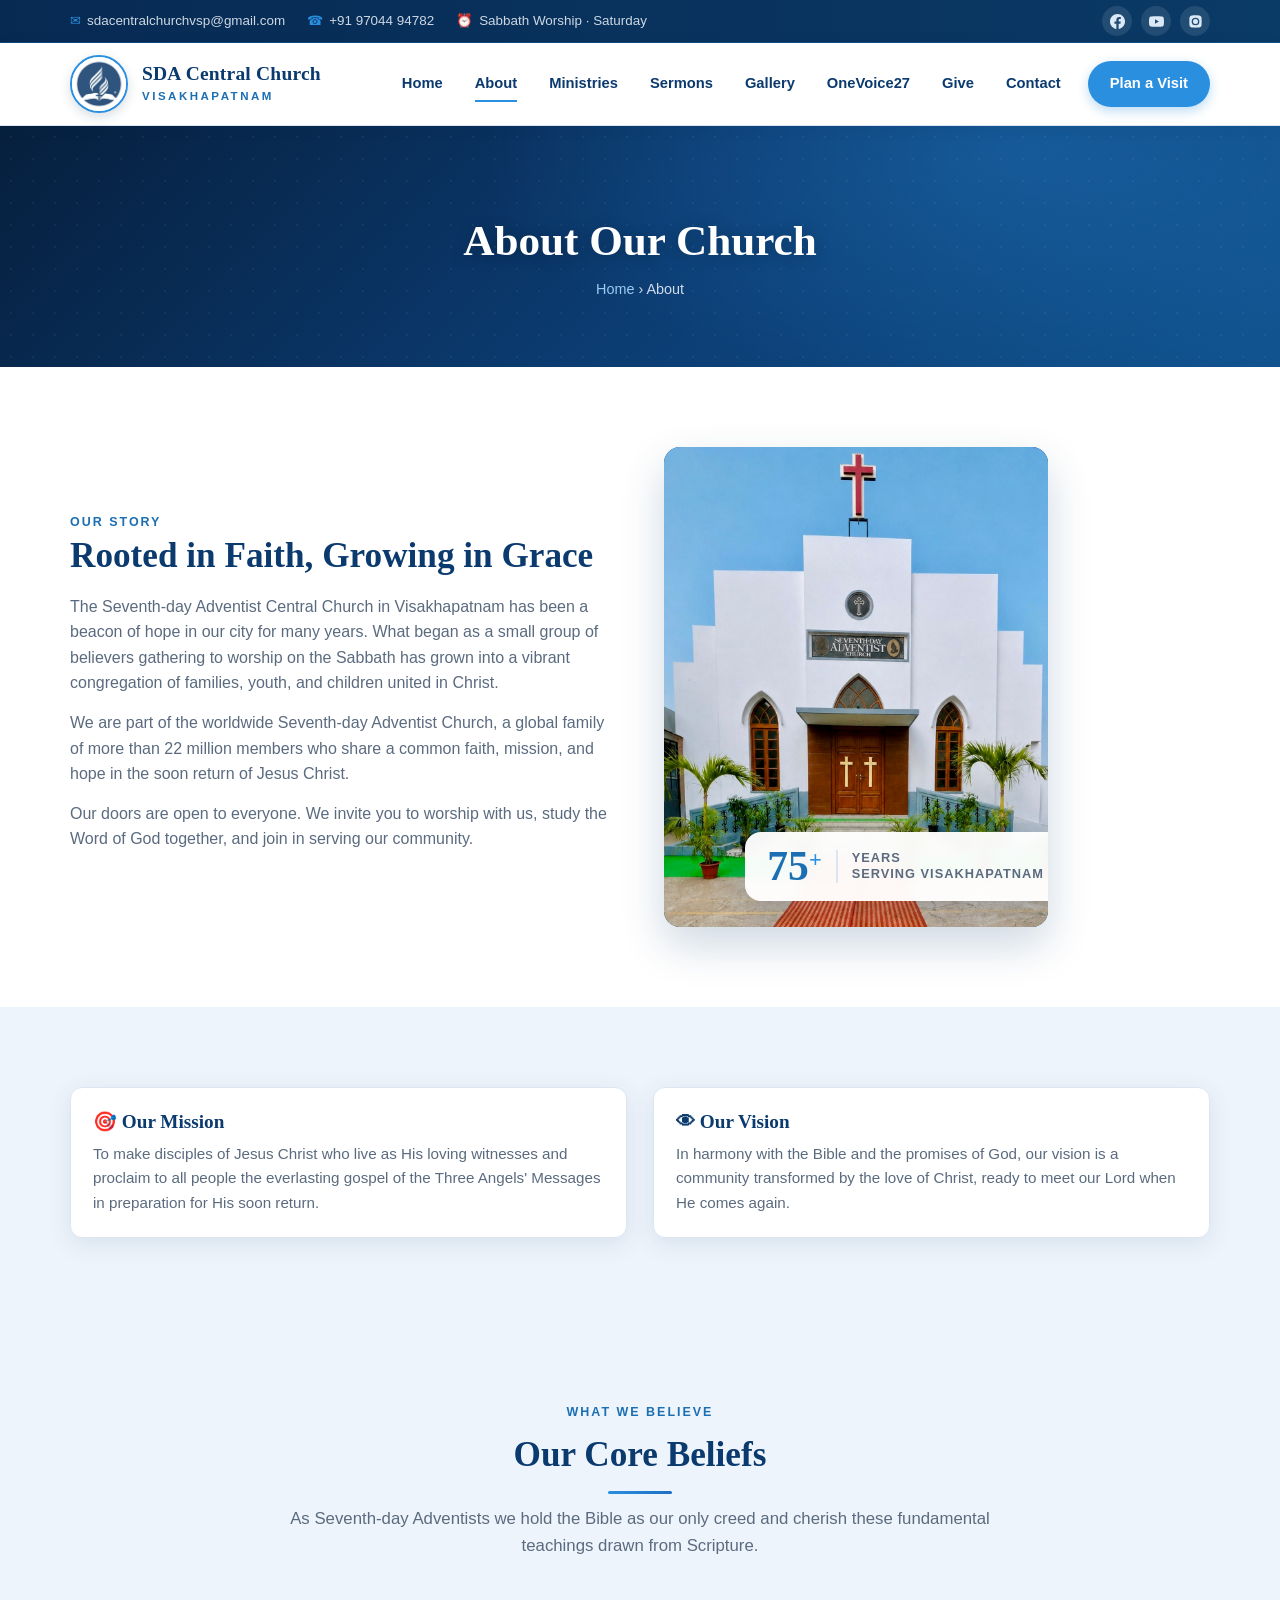
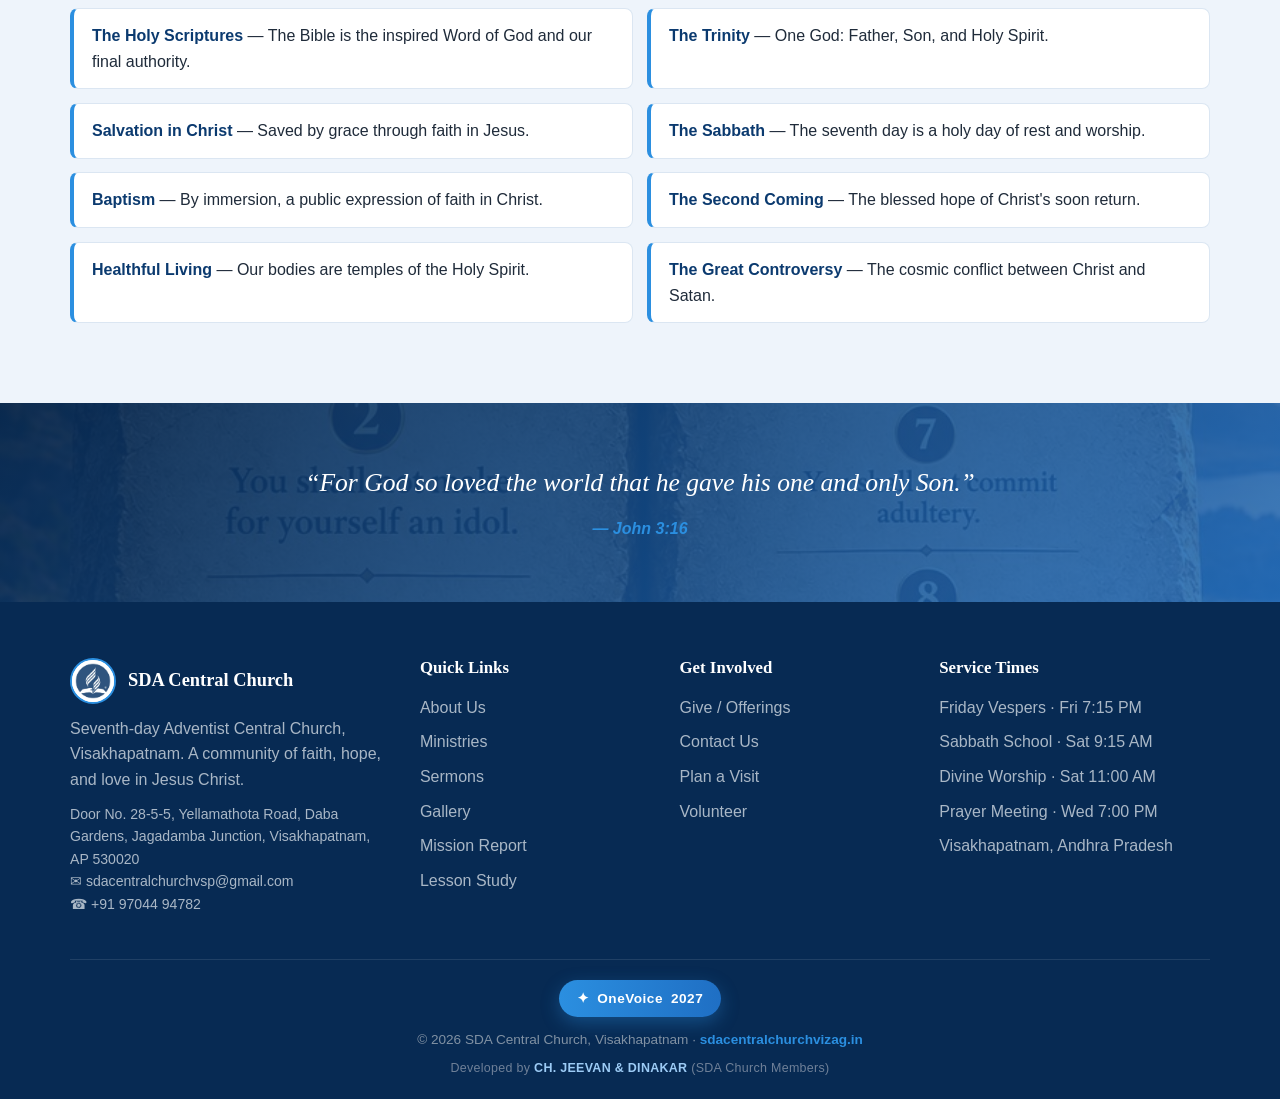
==== commit 5193fd6b: "Update phone number to +91 97044 94782 across all pages" ====
--- a/about.html
+++ b/about.html
@@ -23,7 +23,7 @@
     <div class="container">
       <div class="topbar-info">
         <span><i class="ico">&#9993;</i> <a href="mailto:sdacentralchurchvsp@gmail.com">sdacentralchurchvsp@gmail.com</a></span>
-        <span><i class="ico">&#9742;</i> <a href="tel:+917995471679">+91 79954 71679</a></span>
+        <span><i class="ico">&#9742;</i> <a href="tel:+919704494782">+91 97044 94782</a></span>
         <span><i class="ico">&#9200;</i> Sabbath Worship &middot; Saturday</span>
       </div>
       <div class="socials">
@@ -139,7 +139,7 @@
             <b>SDA Central Church</b>
           </div>
           <p style="margin-top:12px;">Seventh-day Adventist Central Church, Visakhapatnam. A community of faith, hope, and love in Jesus Christ.</p>
-          <p style="margin-top:10px; font-size:0.88rem;">Door No. 28-5-5, Yellamathota Road, Daba Gardens, Jagadamba Junction, Visakhapatnam, AP 530020<br>&#9993; <a href="mailto:sdacentralchurchvsp@gmail.com">sdacentralchurchvsp@gmail.com</a><br>&#9742; <a href="tel:+917995471679">+91 79954 71679</a></p>
+          <p style="margin-top:10px; font-size:0.88rem;">Door No. 28-5-5, Yellamathota Road, Daba Gardens, Jagadamba Junction, Visakhapatnam, AP 530020<br>&#9993; <a href="mailto:sdacentralchurchvsp@gmail.com">sdacentralchurchvsp@gmail.com</a><br>&#9742; <a href="tel:+919704494782">+91 97044 94782</a></p>
         </div>
         <div>
           <h4>Quick Links</h4>
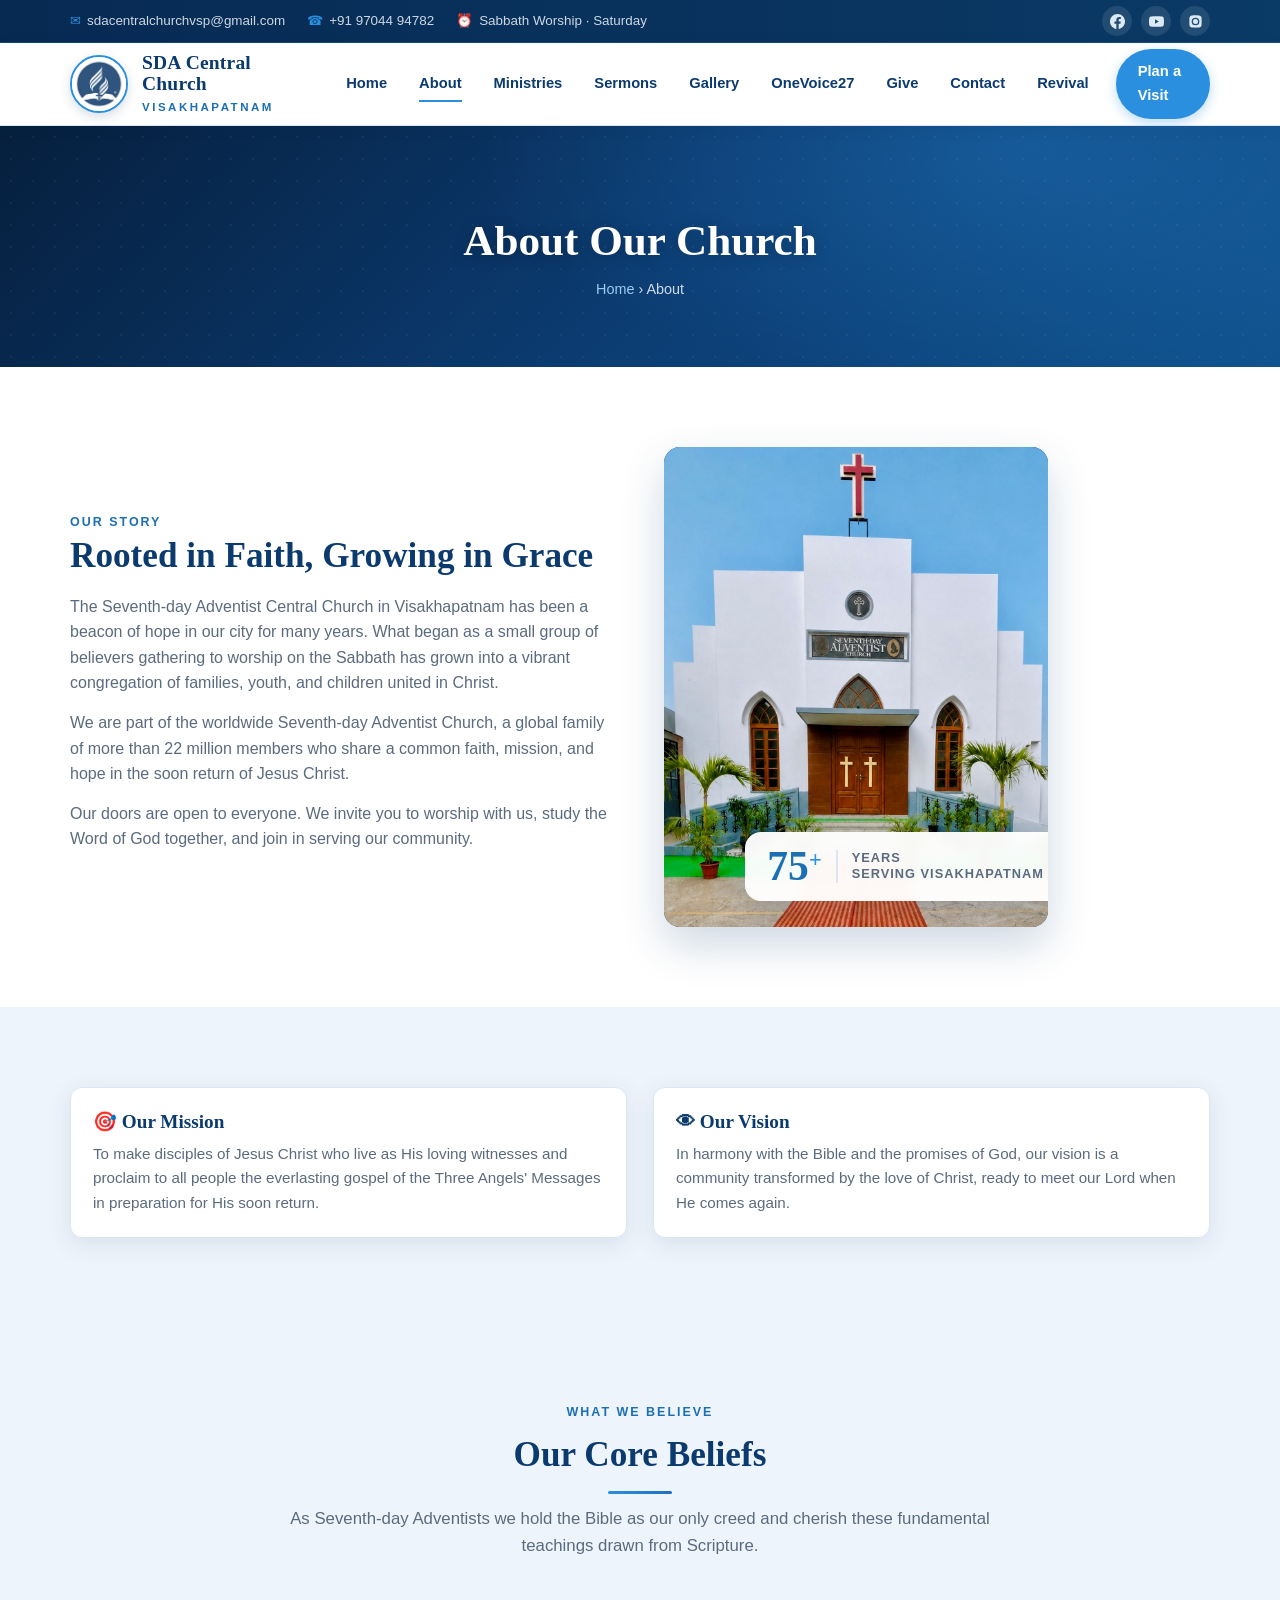
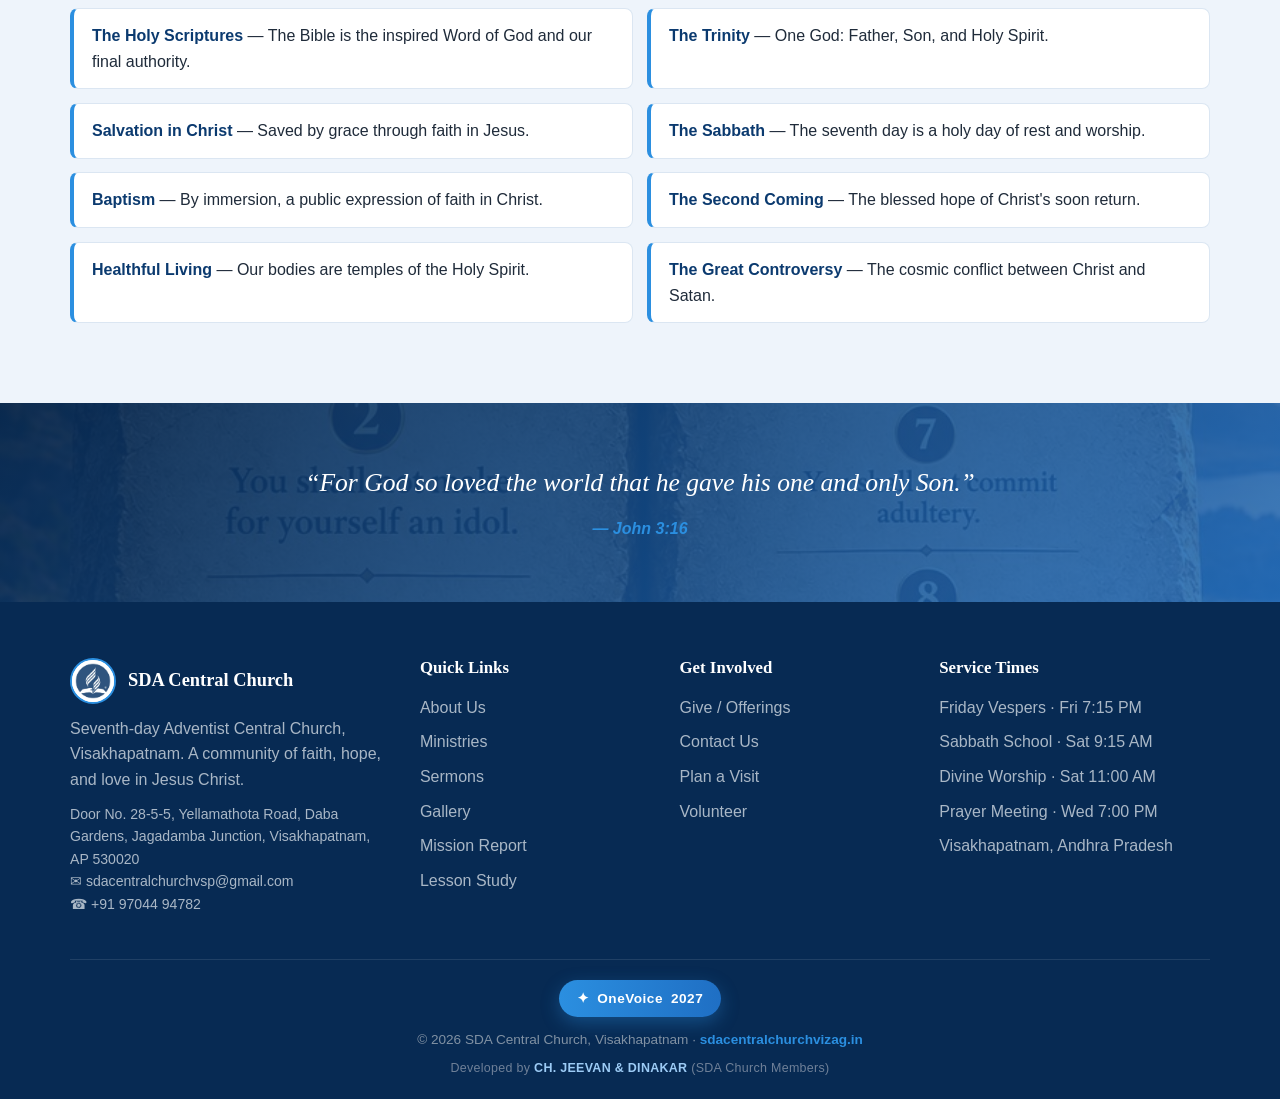
==== commit aa4009c9: "Add Revival Meetings page with schedule, speaker, and nav links" ====
--- a/about.html
+++ b/about.html
@@ -53,7 +53,7 @@
         <a href="resources.html">OneVoice27</a>
         <a href="give.html">Give</a>
         <a href="contact.html">Contact</a>
-        <a href="contact.html" class="nav-cta">Plan a Visit</a>
+        <a href="revival.html">Revival</a><a href="contact.html" class="nav-cta">Plan a Visit</a>
       </nav>
     </div>
   </header>
